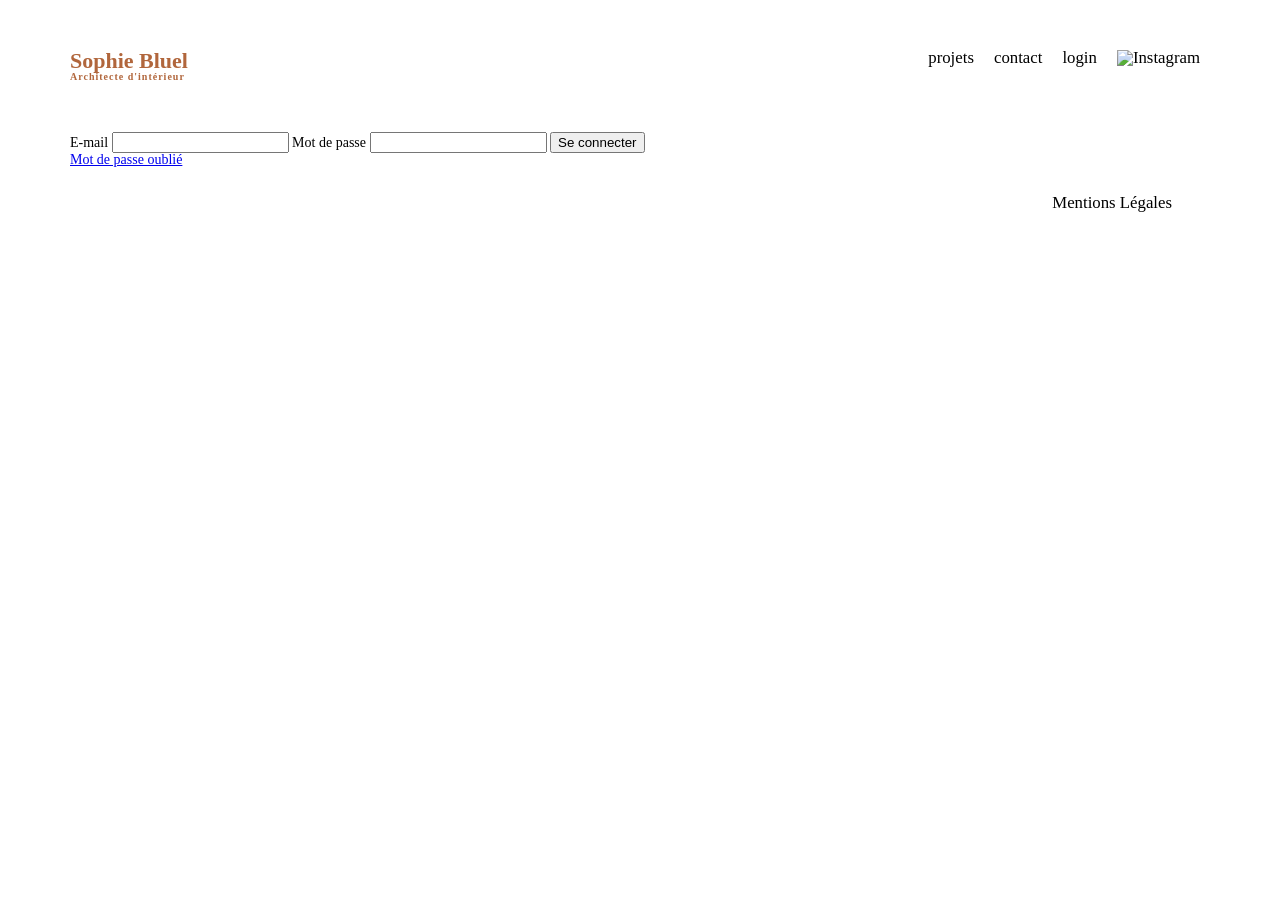
==== FrontEnd/login.html @ c5468427 "Add skeleton login.html page" ====
<!DOCTYPE html>
<html lang="en">
<head>
  <meta charset="UTF-8">
  <meta name="viewport" content="width=device-width, initial-scale=1.0">
  <link rel="stylesheet" href="./assets/style.css">
  <title>Login</title>
</head>
<body>
  <header>
    <h1>Sophie Bluel <span>Architecte d'intérieur</span></h1>
    <nav>
      <ul>
        <li>projets</li>
        <li>contact</li>
        <li>login</li>
        <li><img src="./assets/icons/instagram.png" alt="Instagram"></li>
      </ul>
    </nav>
  </header>
  <main>
    
    <form action="" method="">

      <label for="email">E-mail</label>
      <input type="email" name="email" id="email">

      <label for="password">Mot de passe</label>
      <input type="password" name="password" id="password">

      <button type="submit">Se connecter</button>

    </form>

    <a href="#">Mot de passe oublié</a>
  </main>
  <footer>
    <nav>
      <ul>
        <li>Mentions Légales</li>
      </ul>
    </nav>
  </footer>
</body>
</html>
---- FrontEnd/assets/style.css ----
/* http://meyerweb.com/eric/tools/css/reset/
   v2.0 | 20110126
   License: none (public domain)
*/

html, body, div, span, applet, object, iframe,
h1, h2, h3, h4, h5, h6, p, blockquote, pre,
a, abbr, acronym, address, big, cite, code,
del, dfn, em, img, ins, kbd, q, s, samp,
small, strike, strong, sub, sup, tt, var,
b, u, i, center,
dl, dt, dd, ol, ul, li,
fieldset, form, label, legend,
table, caption, tbody, tfoot, thead, tr, th, td,
article, aside, canvas, details, embed,
figure, figcaption, footer, header, hgroup,
menu, nav, output, ruby, section, summary,
time, mark, audio, video {
	margin: 0;
	padding: 0;
	border: 0;
	font-size: 100%;
	font: inherit;
	vertical-align: baseline;
}
/* HTML5 display-role reset for older browsers */
article, aside, details, figcaption, figure,
footer, header, hgroup, menu, nav, section {
	display: block;
}
body {
	line-height: 1;
}
ol, ul {
	list-style: none;
}
blockquote, q {
	quotes: none;
}
blockquote:before, blockquote:after,
q:before, q:after {
	content: '';
	content: none;
}
table {
	border-collapse: collapse;
	border-spacing: 0;
}
/** end reset css**/
body {
	max-width: 1140px;
	margin:auto;
	font-family: 'Work Sans' ;
	font-size: 14px;
}
header {
	display: flex;
	justify-content: space-between;
	margin: 50px 0
}
section {
	margin: 50px 0
}

h1{
	display: flex;
	flex-direction: column;
	font-family: 'Syne';
	font-size: 22px;
	font-weight: 800;
	color: #B1663C
}

h1 > span {
	font-family: 'Work Sans';
	font-size:10px;
	letter-spacing: 0.1em;
;
}

h2{
	font-family: 'Syne';
	font-weight: 700;
	font-size: 30px;
	color: #1D6154
}
nav ul {
	display: flex;
	align-items: center;
	list-style-type: none;

}
nav li {
	padding: 0 10px;
	font-size: 1.2em;
}

li:hover {
	color: #B1663C;
}
#introduction {
	display: flex;
	align-items: center;
}
#introduction figure {
	flex: 1
}
#introduction img {
	display: block;
	margin: auto;
	width: 80%;
}

#introduction article {
	flex: 1
}
#introduction h2 {
	margin-bottom: 1em;
}

#introduction p {
	margin-bottom: 0.5em;
}
#portfolio h2 {
	text-align: center;
	margin-bottom: 1em;
}
.gallery {
	width: 100%;
	display: grid;
	grid-template-columns: 1fr 1fr 1fr;
	grid-column-gap: 20px;
	grid-row-gap: 20px;
}

.gallery img {
	width: 100%;

}
#contact {
	width: 50%;
margin: auto;
}
#contact > * {
	text-align: center;

}
#contact h2{
	margin-bottom: 20px;
}
#contact form {
	text-align: left;
	margin-top:30px;
	display: flex;
	flex-direction: column;
}

#contact input {
	height: 50px;
	font-size: 1.2em;
	border: none;
	box-shadow: 0px 4px 14px rgba(0, 0, 0, 0.09);
}
#contact label {
	margin: 2em 0 1em 0;
}
#contact textarea {
	border: none;
	box-shadow: 0px 4px 14px rgba(0, 0, 0, 0.09);
}

input[type="submit"]{
	font-family: 'Syne';
	font-weight: 700;
	color: white;
	background-color: #1D6154;
	margin : 2em auto ;
	width: 180px;
	text-align: center;
	border-radius: 60px ;
}

footer nav ul {
	display: flex;
	justify-content: flex-end;
	margin: 2em
}

.hide {
	display: none;
}
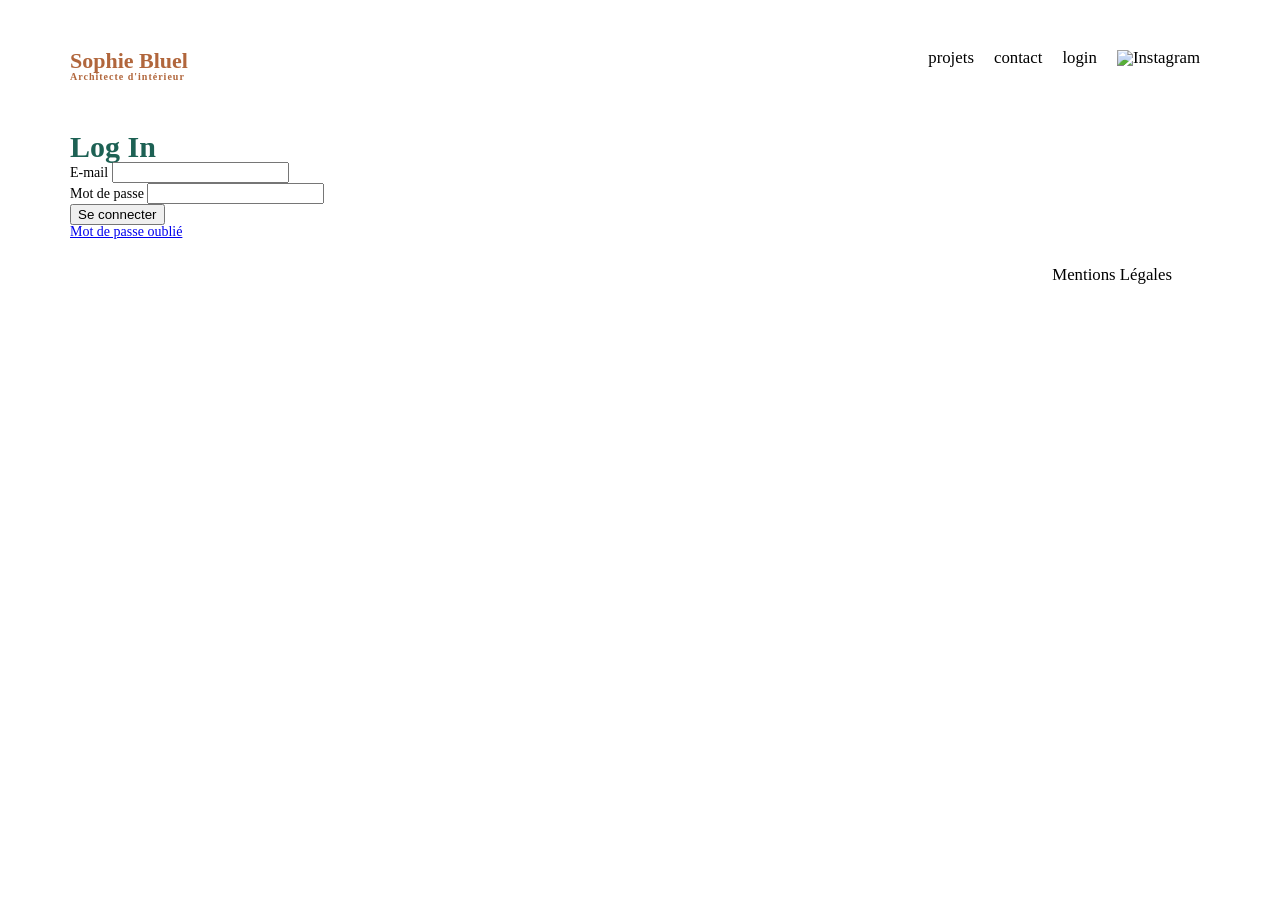
==== commit 47749742: "Implement authentication system" ====
--- a/FrontEnd/login.html
+++ b/FrontEnd/login.html
@@ -4,6 +4,7 @@
   <meta charset="UTF-8">
   <meta name="viewport" content="width=device-width, initial-scale=1.0">
   <link rel="stylesheet" href="./assets/style.css">
+  <script type="module" src="./assets/js/login.js" defer></script>
   <title>Login</title>
 </head>
 <body>
@@ -19,20 +20,29 @@
     </nav>
   </header>
   <main>
+
+    <h2>Log In</h2>
     
-    <form action="" method="">
+    <form action="" method="POST">
 
-      <label for="email">E-mail</label>
-      <input type="email" name="email" id="email">
+      <div>
+        <label for="email">E-mail</label>
+        <input type="email" name="email" id="email">
+      </div>
 
-      <label for="password">Mot de passe</label>
-      <input type="password" name="password" id="password">
+      <div>
+        <label for="password">Mot de passe</label>
+        <input type="password" name="password" id="password">
+      </div>
 
       <button type="submit">Se connecter</button>
 
     </form>
 
     <a href="#">Mot de passe oublié</a>
+
+    <p class="error"></p>
+    
   </main>
   <footer>
     <nav>
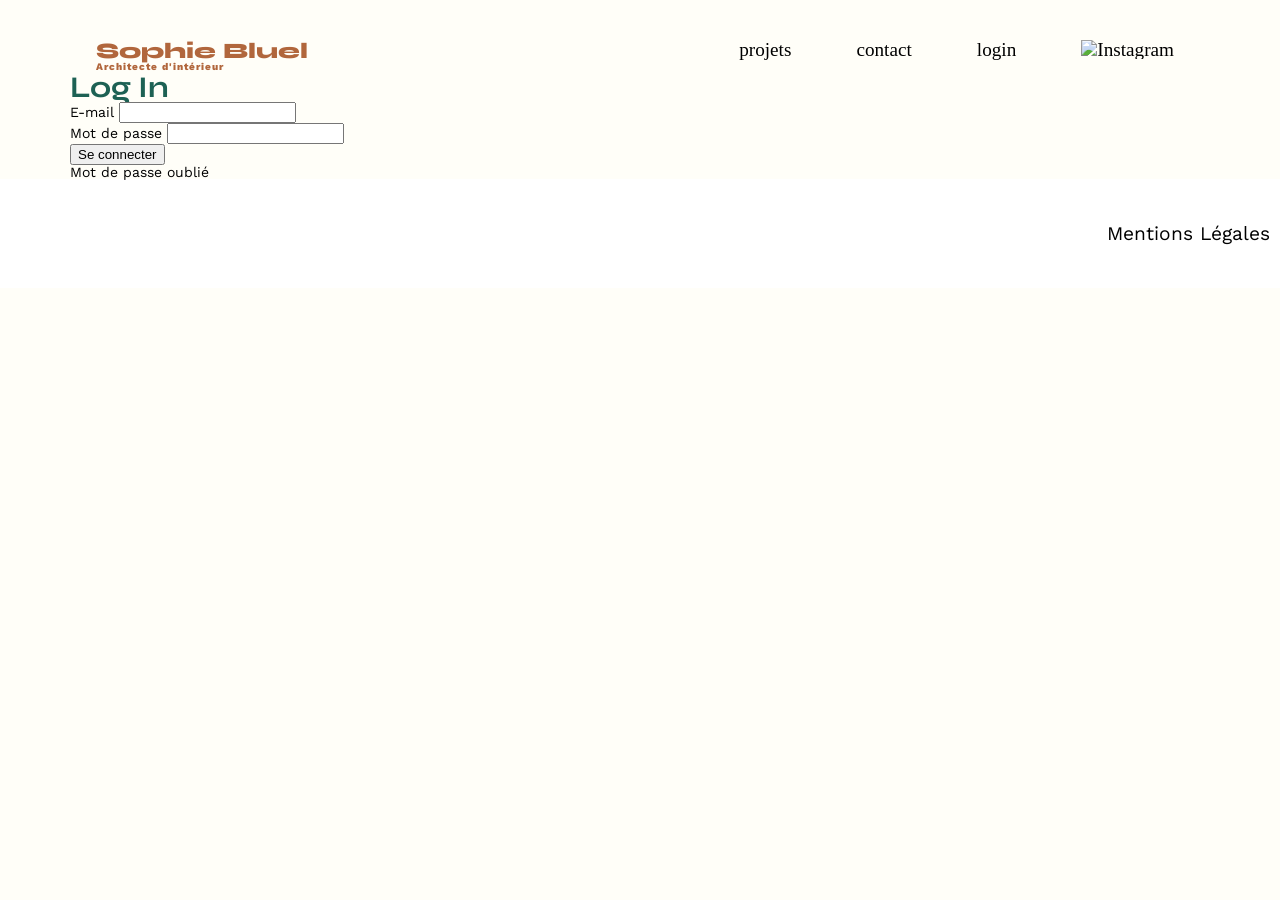
==== commit c6caab25: "Add Google Materials Icons" ====
--- a/FrontEnd/login.html
+++ b/FrontEnd/login.html
@@ -3,11 +3,17 @@
 <head>
   <meta charset="UTF-8">
   <meta name="viewport" content="width=device-width, initial-scale=1.0">
+  <link rel="preconnect" href="https://fonts.googleapis.com">
+	<link rel="preconnect" href="https://fonts.gstatic.com" crossorigin>
+	
+	<link href="https://fonts.googleapis.com/css2?family=Syne:wght@700;800&family=Work+Sans&display=swap" rel="stylesheet">
+
   <link rel="stylesheet" href="./assets/style.css">
   <script type="module" src="./assets/js/login.js" defer></script>
   <title>Login</title>
 </head>
 <body>
+
   <header>
     <h1>Sophie Bluel <span>Architecte d'intérieur</span></h1>
     <nav>
@@ -19,31 +25,35 @@
       </ul>
     </nav>
   </header>
-  <main>
 
-    <h2>Log In</h2>
-    
-    <form action="" method="POST">
+  <div id="main-container">
+    <main>
+  
+      <h2>Log In</h2>
+      
+      <form action="" method="POST">
+  
+        <div>
+          <label for="email">E-mail</label>
+          <input type="email" name="email" id="email">
+        </div>
+  
+        <div>
+          <label for="password">Mot de passe</label>
+          <input type="password" name="password" id="password">
+        </div>
+  
+        <button type="submit">Se connecter</button>
+  
+      </form>
+  
+      <a href="#">Mot de passe oublié</a>
+  
+      <p class="error"></p>
+      
+    </main>
+  </div>
 
-      <div>
-        <label for="email">E-mail</label>
-        <input type="email" name="email" id="email">
-      </div>
-
-      <div>
-        <label for="password">Mot de passe</label>
-        <input type="password" name="password" id="password">
-      </div>
-
-      <button type="submit">Se connecter</button>
-
-    </form>
-
-    <a href="#">Mot de passe oublié</a>
-
-    <p class="error"></p>
-    
-  </main>
   <footer>
     <nav>
       <ul>
--- a/FrontEnd/assets/style.css
+++ b/FrontEnd/assets/style.css
@@ -28,6 +28,11 @@
 footer, header, hgroup, menu, nav, section {
 	display: block;
 }
+
+html, body {
+	background-color: #FFFEF8;
+}
+
 body {
 	line-height: 1;
 }
@@ -47,7 +52,7 @@
 	border-spacing: 0;
 }
 /** end reset css**/
-body {
+#main-container {
 	max-width: 1140px;
 	margin:auto;
 	font-family: 'Work Sans' ;
@@ -88,14 +93,20 @@
 	display: flex;
 	align-items: center;
 	list-style-type: none;
-
-}
+	gap: 0 45px;
+}
+
+a {
+	color: #000;
+	text-decoration: none;
+}
+
 nav li {
 	padding: 0 10px;
 	font-size: 1.2em;
 }
 
-li:hover {
+a:hover {
 	color: #B1663C;
 }
 #introduction {
@@ -186,6 +197,122 @@
 	margin: 2em
 }
 
+button {
+	cursor: pointer;
+}
+
+
 .hide {
-	display: none;
+	display: none!important;
+}
+
+.hide-alt {
+
+	opacity: 0!important;
+}
+
+
+.title-projects {
+	display: flex;
+	gap: 0 10px;
+	justify-content: center;
+	margin-bottom: 30px;
+}
+
+
+.modal {
+	position: fixed;
+	z-index: 999;
+	left: 0;
+	top: 0;
+	right: 0;
+	bottom: 0;
+	background-color: rgba(0, 0, 0, 0.5);
+	display: flex;
+	align-items: center;
+	justify-content: center;
+}
+
+.modal .content-modal {
+
+	background-color: #fff;
+	width: 25%;
+	min-width: 320px;
+	padding: 45px 90px;
+	border-radius: 20px;
+}
+
+.modal .content-modal .actions {
+
+	display: flex;
+	justify-content: space-between;
+}
+
+.container-removale-gallery {
+
+	display: flex;
+	flex-wrap: wrap;
+	gap: 0 10px;
+}
+
+.container-removale-gallery li {
+	position: relative;
+}
+
+.container-remove {
+	position: absolute;
+	right: 10px;
+	top: 10px;
+}
+
+.btn-outline {
+
+	font-family: "Syne";
+	background-color: transparent;
+	color: #1D6154;
+	border: 1px solid #1D6154;
+	padding: 6px 12px;
+	outline: none;
+	border-radius: 20px; 
+}
+
+.btn-fill, .btn-outline:hover {
+
+	background-color: #1D6154;
+	color: #fff;
+}
+
+.filters-gallery {
+	margin-bottom: 45px;
+}
+
+.filters-gallery ul {
+	display: flex;
+	justify-content: center;
+	gap: 0 10px;
+}
+
+#introduction {
+	margin-bottom: 120px;
+}
+
+footer {
+	background-color: #fff;
+	padding: 45px 0;
+	font-family: "Work Sans";
+}
+
+footer nav ul {
+	margin: 0;
+	font-weight: 0;
+}
+
+header {
+	width: 85%;
+	margin: auto;
+	margin-top: 40px;
+}
+
+header a {
+	font-family: "Work Sans";
 }
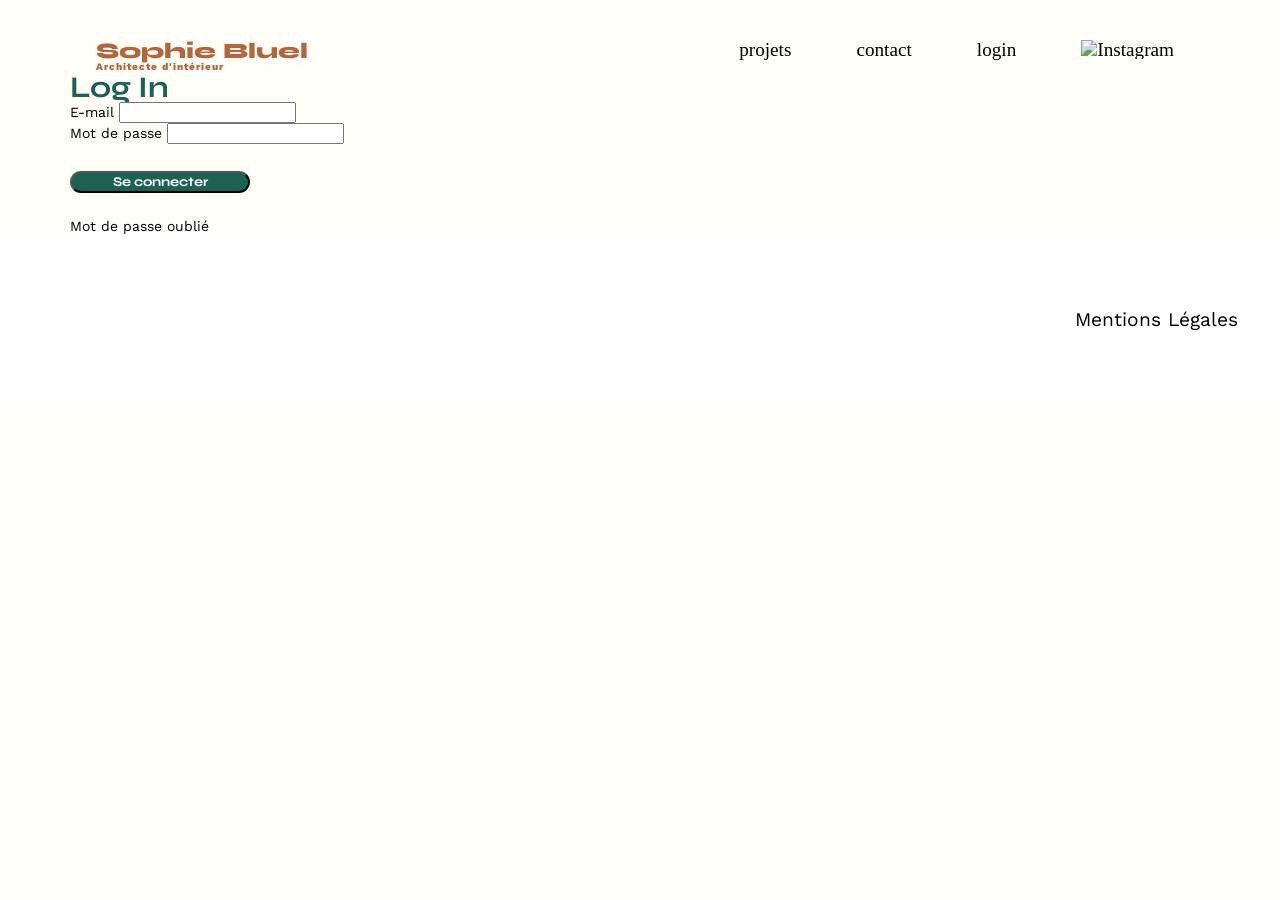
==== commit 45841a8f: "Refactoring CSS" ====
--- a/FrontEnd/login.html
+++ b/FrontEnd/login.html
@@ -8,7 +8,7 @@
 	
 	<link href="https://fonts.googleapis.com/css2?family=Syne:wght@700;800&family=Work+Sans&display=swap" rel="stylesheet">
 
-  <link rel="stylesheet" href="./assets/style.css">
+  <link rel="stylesheet" href="./assets/login.css">
   <script type="module" src="./assets/js/login.js" defer></script>
   <title>Login</title>
 </head>
--- a/FrontEnd/assets/login.css
+++ b/FrontEnd/assets/login.css
@@ -0,0 +1,3 @@
+@import url("./css/global.css");
+@import url("./css/header.css");
+@import url("./css/footer.css");
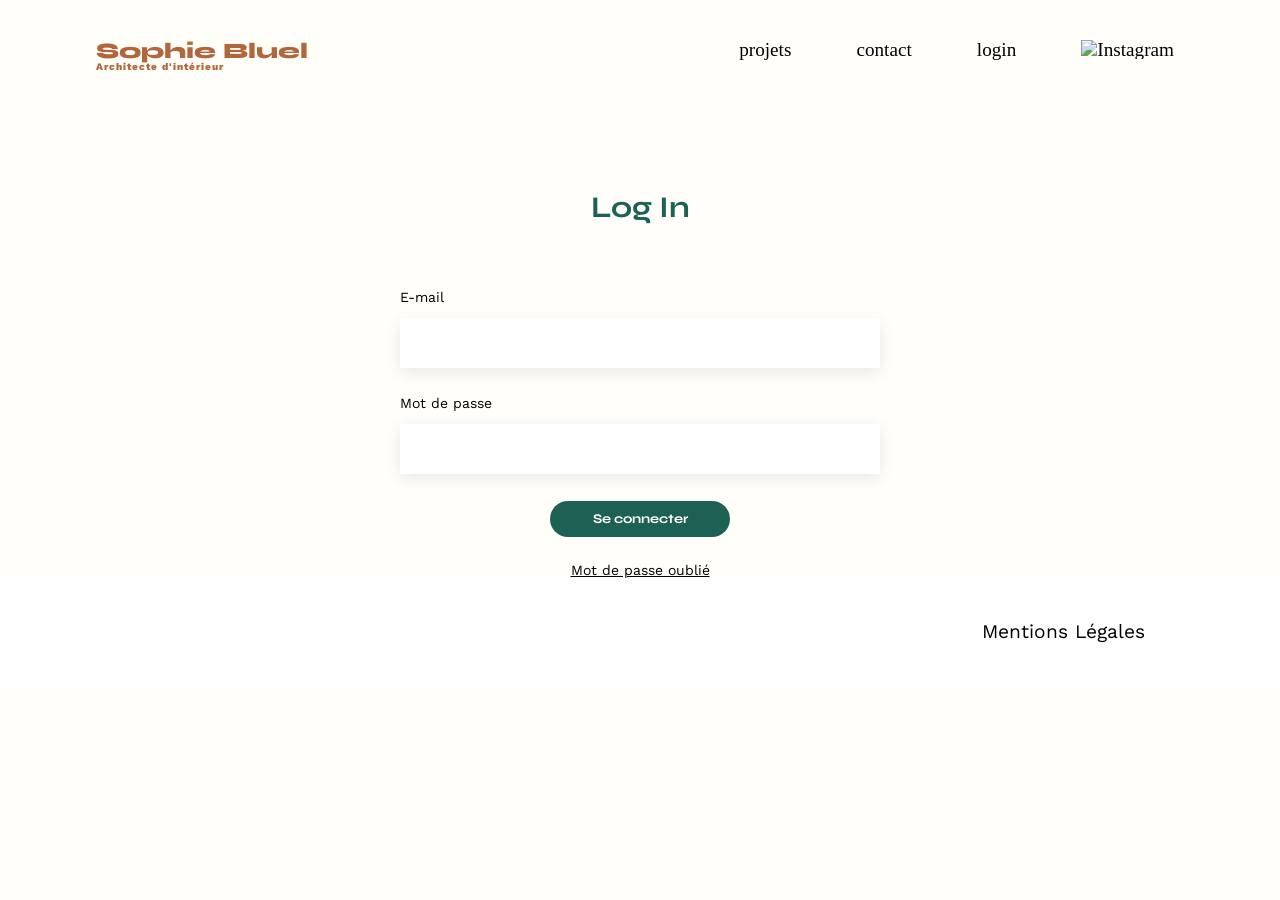
==== commit f46c8522: "Add login css" ====
--- a/FrontEnd/login.html
+++ b/FrontEnd/login.html
@@ -46,10 +46,11 @@
         <button type="submit">Se connecter</button>
   
       </form>
-  
-      <a href="#">Mot de passe oublié</a>
-  
-      <p class="error"></p>
+      
+      <div class="annex-infos">
+        <a href="#" class="forgot-password">Mot de passe oublié</a>
+        <p class="error"></p>
+      </div>
       
     </main>
   </div>
--- a/FrontEnd/assets/login.css
+++ b/FrontEnd/assets/login.css
@@ -1,3 +1,4 @@
 @import url("./css/global.css");
 @import url("./css/header.css");
+@import url("./css/form-login.css");
 @import url("./css/footer.css");
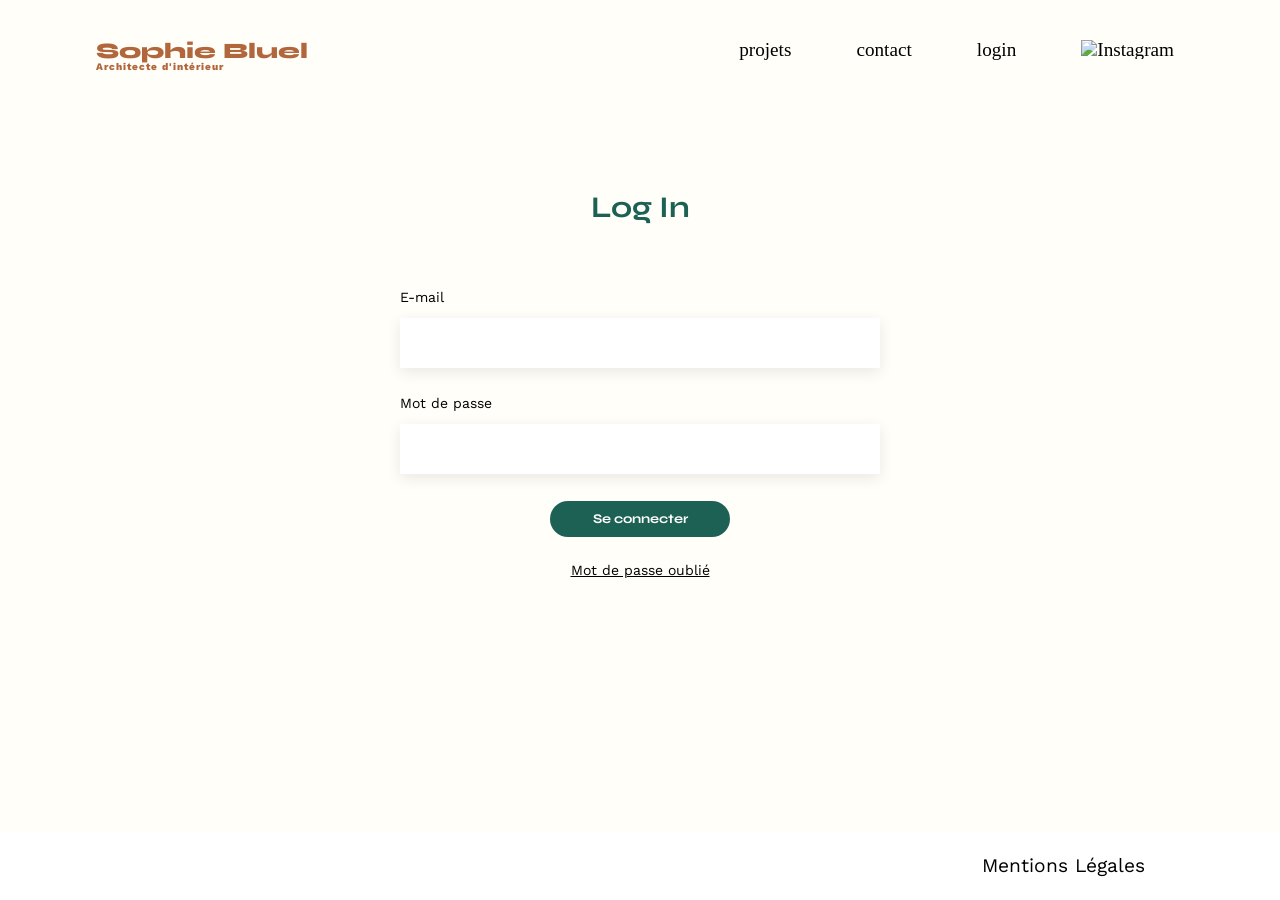
==== commit e89880ff: "Fix footer css" ====
--- a/FrontEnd/login.html
+++ b/FrontEnd/login.html
@@ -31,7 +31,7 @@
   
       <h2>Log In</h2>
       
-      <form action="" method="POST">
+      <form method="POST">
   
         <div>
           <label for="email">E-mail</label>
